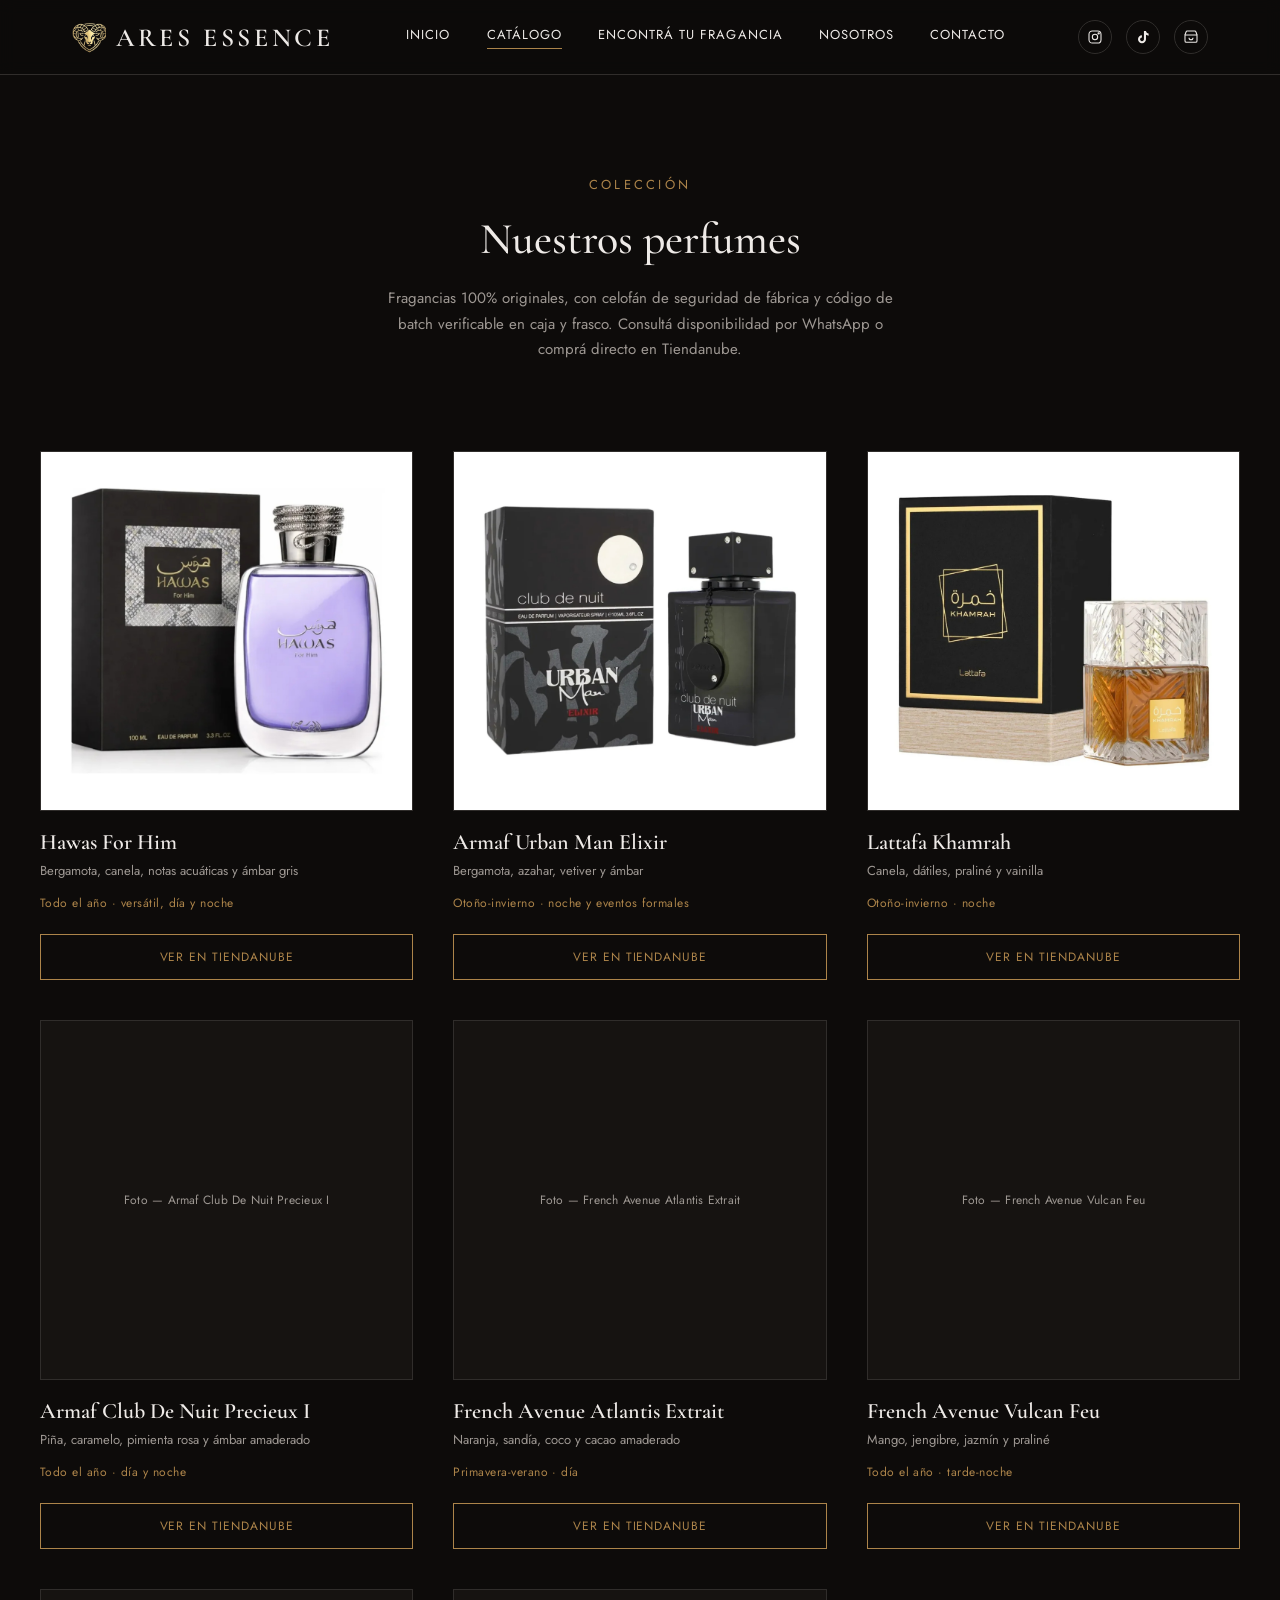
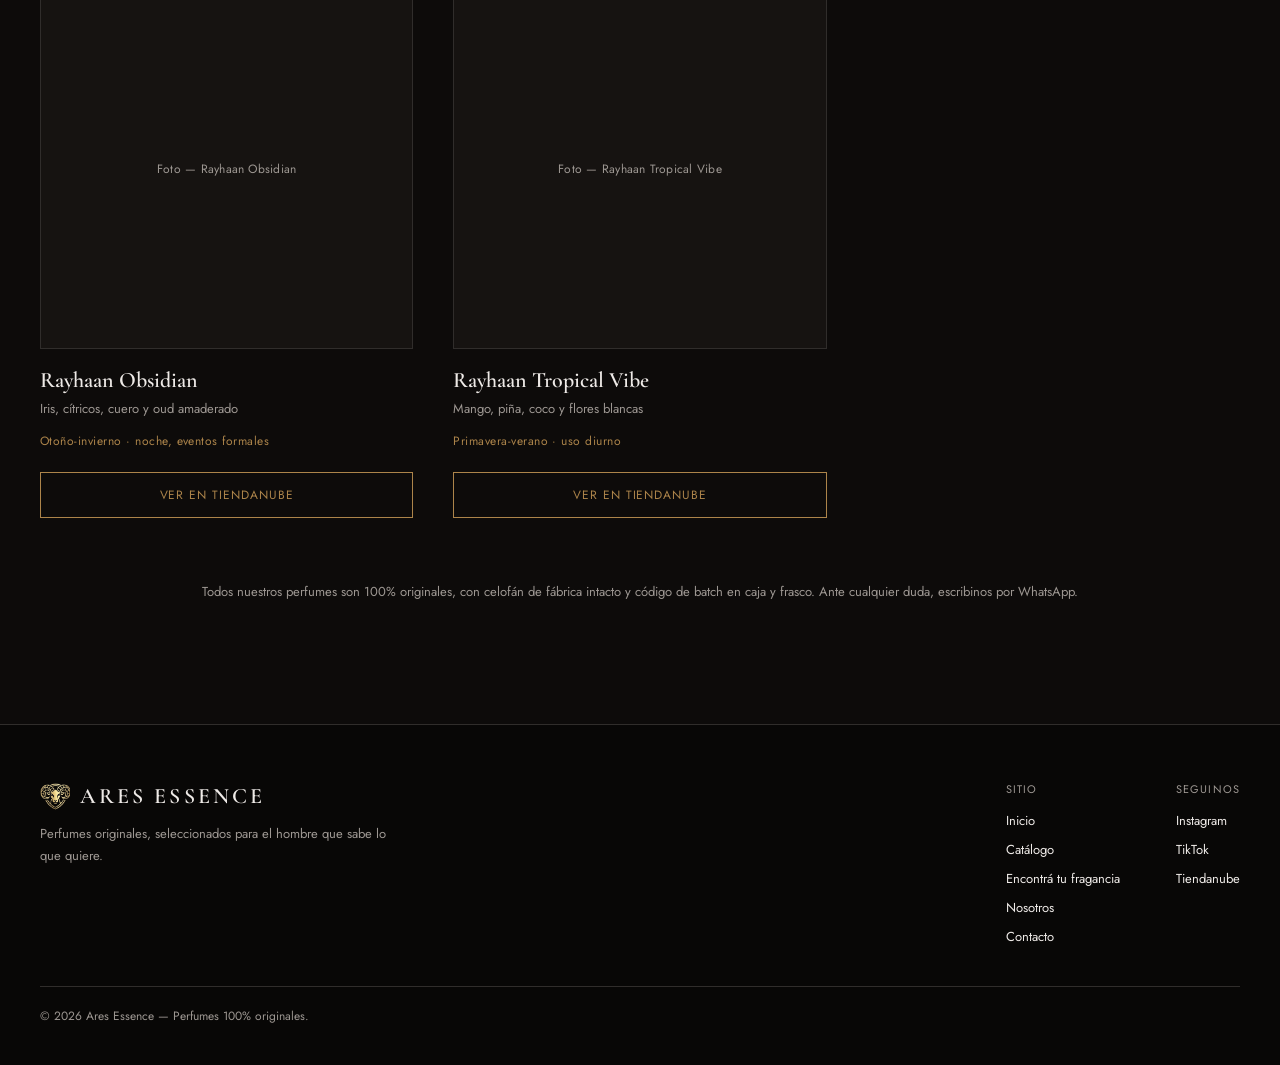
==== catalogo.html @ ae4418a0 "Initial commit: sitio Ares Essence Sitio estático de perfumería masculina: 5 páginas (Inicio, Catálo" ====
<!DOCTYPE html>
<html lang="es">
<head>
<meta charset="UTF-8">
<meta name="viewport" content="width=device-width, initial-scale=1.0">
<title>Catálogo — Ares Essence</title>
<meta name="description" content="Catálogo de perfumes masculinos originales de Ares Essence. Consultá disponibilidad y comprá en Tiendanube.">
<link rel="preconnect" href="https://fonts.googleapis.com">
<link rel="preconnect" href="https://fonts.gstatic.com" crossorigin>
<link href="https://fonts.googleapis.com/css2?family=Cormorant+Garamond:wght@400;500;600;700&family=Jost:wght@300;400;500;600&display=swap" rel="stylesheet">
<link rel="icon" type="image/png" href="img/ares-essence-icon.png">
<link rel="stylesheet" href="css/style.css">
</head>
<body>

<header class="site-header">
  <div class="wrap site-header__inner">
    <a href="index.html" class="logo"><img src="img/ares-essence-icon.png" alt="" class="logo__icon">ARES ESSENCE</a>
    <button class="nav-toggle" aria-label="Abrir menú" aria-expanded="false">
      <svg viewBox="0 0 24 24" fill="none" stroke="currentColor" stroke-width="1.5"><path d="M3 6h18M3 12h18M3 18h18"/></svg>
    </button>
    <nav class="main-nav">
      <a href="index.html">Inicio</a>
      <a href="catalogo.html" aria-current="page">Catálogo</a>
      <a href="test.html">Encontrá tu fragancia</a>
      <a href="nosotros.html">Nosotros</a>
      <a href="contacto.html">Contacto</a>
    </nav>
    <div class="social-icons">
      <a href="https://www.instagram.com/_aresessence/" title="Instagram" target="_blank" rel="noopener">
        <svg viewBox="0 0 24 24" fill="none" stroke="currentColor" stroke-width="1.6"><rect x="3" y="3" width="18" height="18" rx="5"/><circle cx="12" cy="12" r="4"/><circle cx="17.5" cy="6.5" r="1"/></svg>
      </a>
      <a href="#" title="TikTok" target="_blank" rel="noopener">
        <svg viewBox="0 0 24 24" fill="currentColor"><path d="M16.5 3c.3 2.1 1.7 3.6 3.9 3.9v3.1c-1.4 0-2.7-.4-3.9-1.2v6.6c0 3.4-2.5 6-6 6-3.4 0-6-2.6-6-6 0-3.3 2.5-5.9 5.9-6v3.2c-1.6.1-2.8 1.3-2.8 2.8 0 1.6 1.3 2.9 2.9 2.9 1.6 0 2.9-1.3 2.9-2.9V3h3.1z"/></svg>
      </a>
      <a href="https://aresessence.mitiendanube.com/" title="Tiendanube" target="_blank" rel="noopener">
        <svg viewBox="0 0 24 24" fill="none" stroke="currentColor" stroke-width="1.6"><path d="M3 9l1.5-4.5A2 2 0 0 1 6.4 3h11.2a2 2 0 0 1 1.9 1.5L21 9"/><path d="M3 9h18v9a2 2 0 0 1-2 2H5a2 2 0 0 1-2-2V9z"/><path d="M9 13a3 3 0 0 0 6 0"/></svg>
      </a>
    </div>
  </div>
</header>

<div class="wrap page-header page-header--wide">
  <div class="eyebrow">Colección</div>
  <h1>Nuestros perfumes</h1>
  <p>Fragancias 100% originales, con celofán de seguridad de fábrica y código de batch verificable en caja y frasco. Consultá disponibilidad por WhatsApp o comprá directo en Tiendanube.</p>
</div>

<div class="wrap section section--tight">
  <div class="product-grid product-grid--catalog">

    <div class="product-card product-card--catalog">
      <img src="img/product-hawas-for-him.jpg" alt="Hawas For Him" class="img-placeholder" style="object-fit:contain;background:#fff">
      <div>
        <div class="product-name">Hawas For Him</div>
        <div class="product-notes">Bergamota, canela, notas acuáticas y ámbar gris</div>
        <div class="product-occasion">Todo el año · versátil, día y noche</div>
      </div>
      <a href="https://aresessence.mitiendanube.com/" class="btn-outline" target="_blank" rel="noopener">Ver en Tiendanube</a>
    </div>

    <div class="product-card product-card--catalog">
      <img src="img/product-urban-man-elixir.jpg" alt="Armaf Urban Man Elixir" class="img-placeholder" style="object-fit:contain;background:#fff">
      <div>
        <div class="product-name">Armaf Urban Man Elixir</div>
        <div class="product-notes">Bergamota, azahar, vetiver y ámbar</div>
        <div class="product-occasion">Otoño-invierno · noche y eventos formales</div>
      </div>
      <a href="https://aresessence.mitiendanube.com/" class="btn-outline" target="_blank" rel="noopener">Ver en Tiendanube</a>
    </div>

    <div class="product-card product-card--catalog">
      <img src="img/product-khamrah.jpg" alt="Lattafa Khamrah" class="img-placeholder" style="object-fit:contain;background:#fff">
      <div>
        <div class="product-name">Lattafa Khamrah</div>
        <div class="product-notes">Canela, dátiles, praliné y vainilla</div>
        <div class="product-occasion">Otoño-invierno · noche</div>
      </div>
      <a href="https://aresessence.mitiendanube.com/" class="btn-outline" target="_blank" rel="noopener">Ver en Tiendanube</a>
    </div>

    <div class="product-card product-card--catalog">
      <div class="img-placeholder">Foto — Armaf Club De Nuit Precieux I</div>
      <div>
        <div class="product-name">Armaf Club De Nuit Precieux I</div>
        <div class="product-notes">Piña, caramelo, pimienta rosa y ámbar amaderado</div>
        <div class="product-occasion">Todo el año · día y noche</div>
      </div>
      <a href="https://aresessence.mitiendanube.com/" class="btn-outline" target="_blank" rel="noopener">Ver en Tiendanube</a>
    </div>

    <div class="product-card product-card--catalog">
      <div class="img-placeholder">Foto — French Avenue Atlantis Extrait</div>
      <div>
        <div class="product-name">French Avenue Atlantis Extrait</div>
        <div class="product-notes">Naranja, sandía, coco y cacao amaderado</div>
        <div class="product-occasion">Primavera-verano · día</div>
      </div>
      <a href="https://aresessence.mitiendanube.com/" class="btn-outline" target="_blank" rel="noopener">Ver en Tiendanube</a>
    </div>

    <div class="product-card product-card--catalog">
      <div class="img-placeholder">Foto — French Avenue Vulcan Feu</div>
      <div>
        <div class="product-name">French Avenue Vulcan Feu</div>
        <div class="product-notes">Mango, jengibre, jazmín y praliné</div>
        <div class="product-occasion">Todo el año · tarde-noche</div>
      </div>
      <a href="https://aresessence.mitiendanube.com/" class="btn-outline" target="_blank" rel="noopener">Ver en Tiendanube</a>
    </div>

    <div class="product-card product-card--catalog">
      <div class="img-placeholder">Foto — Rayhaan Obsidian</div>
      <div>
        <div class="product-name">Rayhaan Obsidian</div>
        <div class="product-notes">Iris, cítricos, cuero y oud amaderado</div>
        <div class="product-occasion">Otoño-invierno · noche, eventos formales</div>
      </div>
      <a href="https://aresessence.mitiendanube.com/" class="btn-outline" target="_blank" rel="noopener">Ver en Tiendanube</a>
    </div>

    <div class="product-card product-card--catalog">
      <div class="img-placeholder">Foto — Rayhaan Tropical Vibe</div>
      <div>
        <div class="product-name">Rayhaan Tropical Vibe</div>
        <div class="product-notes">Mango, piña, coco y flores blancas</div>
        <div class="product-occasion">Primavera-verano · uso diurno</div>
      </div>
      <a href="https://aresessence.mitiendanube.com/" class="btn-outline" target="_blank" rel="noopener">Ver en Tiendanube</a>
    </div>

  </div>

  <p class="catalog-footnote">Todos nuestros perfumes son 100% originales, con celofán de fábrica intacto y código de batch en caja y frasco. Ante cualquier duda, escribinos por WhatsApp.</p>
</div>

<footer class="site-footer">
  <div class="site-footer__inner">
    <div class="site-footer__brand">
      <div class="logo"><img src="img/ares-essence-icon.png" alt="" class="logo__icon">ARES ESSENCE</div>
      <p>Perfumes originales, seleccionados para el hombre que sabe lo que quiere.</p>
    </div>
    <div class="site-footer__cols">
      <div class="site-footer__col">
        <span>Sitio</span>
        <a href="index.html">Inicio</a>
        <a href="catalogo.html">Catálogo</a>
        <a href="test.html">Encontrá tu fragancia</a>
        <a href="nosotros.html">Nosotros</a>
        <a href="contacto.html">Contacto</a>
      </div>
      <div class="site-footer__col">
        <span>Seguinos</span>
        <a href="https://www.instagram.com/_aresessence/" target="_blank" rel="noopener">Instagram</a>
        <a href="#" target="_blank" rel="noopener">TikTok</a>
        <a href="https://aresessence.mitiendanube.com/" target="_blank" rel="noopener">Tiendanube</a>
      </div>
    </div>
  </div>
  <div class="site-footer__bottom">© 2026 Ares Essence — Perfumes 100% originales.</div>
</footer>

<script src="js/main.js"></script>
</body>
</html>
---- css/style.css ----
/* ==========================================================================
   Ares Essence — Perfumería masculina
   ========================================================================== */

:root {
  --bg: oklch(15% 0.004 50);
  --bg-card: oklch(19% 0.006 50);
  --bg-footer: oklch(13% 0.004 50);
  --border: oklch(30% 0.006 50);
  --text: oklch(94% 0.006 60);
  --text-secondary: oklch(68% 0.01 60);
  --text-tertiary: oklch(80% 0.008 60);
  --accent: oklch(64% 0.09 75);
  --accent-hover: oklch(70% 0.09 75);

  --font-serif: 'Cormorant Garamond', serif;
  --font-sans: 'Jost', sans-serif;

  --max-width: 1200px;
  --max-width-narrow: 900px;
  --max-width-narrower: 820px;
  --side-padding: 32px;
}

* {
  box-sizing: border-box;
}

html {
  scroll-behavior: smooth;
}

body {
  margin: 0;
  background: var(--bg);
  color: var(--text);
  font-family: var(--font-sans);
  min-height: 100vh;
}

a {
  color: var(--accent);
}

a:hover {
  color: var(--accent-hover);
}

img {
  display: block;
  max-width: 100%;
}

.wrap {
  max-width: var(--max-width);
  margin: 0 auto;
  padding-left: var(--side-padding);
  padding-right: var(--side-padding);
}

.wrap--narrow {
  max-width: var(--max-width-narrow);
}

.wrap--narrower {
  max-width: var(--max-width-narrower);
}

/* ---------- Header ---------- */

.site-header {
  position: sticky;
  top: 0;
  z-index: 50;
  background: oklch(15% 0.004 50 / 0.92);
  backdrop-filter: blur(8px);
  border-bottom: 1px solid var(--border);
}

.site-header__inner {
  display: flex;
  align-items: center;
  justify-content: space-between;
  gap: 24px;
  padding-top: 20px;
  padding-bottom: 20px;
}

.logo {
  display: flex;
  align-items: center;
  gap: 10px;
  font-family: var(--font-serif);
  font-size: 26px;
  font-weight: 600;
  letter-spacing: 0.14em;
  color: var(--text);
  text-decoration: none;
  white-space: nowrap;
}

.logo:hover {
  color: var(--text);
}

.logo__icon {
  width: 34px;
  height: 34px;
  object-fit: contain;
  flex-shrink: 0;
}

.site-footer__brand .logo__icon {
  width: 30px;
  height: 30px;
}

.nav-toggle {
  display: none;
  background: none;
  border: 1px solid var(--border);
  width: 42px;
  height: 42px;
  align-items: center;
  justify-content: center;
  cursor: pointer;
  color: var(--text);
}

.nav-toggle svg {
  width: 20px;
  height: 20px;
}

.main-nav {
  display: flex;
  gap: 36px;
  font-size: 13px;
  letter-spacing: 0.08em;
  text-transform: uppercase;
}

.main-nav a {
  color: var(--text);
  text-decoration: none;
  padding-bottom: 4px;
  border-bottom: 1px solid transparent;
}

.main-nav a:hover {
  color: var(--accent);
}

.main-nav a[aria-current="page"] {
  border-bottom-color: var(--accent);
  color: var(--text);
}

.social-icons {
  display: flex;
  gap: 14px;
}

.social-icons a {
  width: 34px;
  height: 34px;
  border-radius: 50%;
  border: 1px solid var(--border);
  display: flex;
  align-items: center;
  justify-content: center;
  text-decoration: none;
  color: var(--text);
  transition: border-color 0.15s ease, color 0.15s ease;
}

.social-icons a:hover {
  border-color: var(--accent);
  color: var(--accent);
}

.social-icons svg {
  width: 16px;
  height: 16px;
}

/* ---------- Hero (Inicio) ---------- */

.hero {
  position: relative;
  width: 100%;
  height: 640px;
  overflow: hidden;
}

.hero__gradient {
  position: absolute;
  inset: 0;
  background: linear-gradient(180deg, oklch(15% 0.004 50 / 0.55) 0%, oklch(15% 0.004 50 / 0.9) 100%);
  pointer-events: none;
}

.hero__content {
  position: absolute;
  inset: 0;
  display: flex;
  flex-direction: column;
  justify-content: center;
  padding: 0 60px;
  pointer-events: none;
}

.eyebrow {
  font-family: var(--font-sans);
  font-size: 13px;
  letter-spacing: 0.25em;
  text-transform: uppercase;
  color: var(--accent);
  margin-bottom: 18px;
}

.hero__title {
  font-family: var(--font-serif);
  font-size: 60px;
  font-weight: 600;
  color: var(--text);
  margin: 0;
  max-width: 640px;
  line-height: 1.15;
}

.hero__subtitle {
  font-family: var(--font-sans);
  font-size: 16px;
  color: var(--text-tertiary);
  max-width: 480px;
  margin: 24px 0 0;
  line-height: 1.7;
}

.btn {
  pointer-events: auto;
  display: inline-flex;
  align-items: center;
  gap: 10px;
  padding: 16px 32px;
  background: var(--accent);
  color: var(--bg);
  text-decoration: none;
  font-family: var(--font-sans);
  font-size: 13px;
  letter-spacing: 0.1em;
  text-transform: uppercase;
  font-weight: 500;
  width: fit-content;
  border: 1px solid var(--accent);
  cursor: pointer;
}

.btn:hover {
  background: var(--accent-hover);
  border-color: var(--accent-hover);
  color: var(--bg);
}

.hero__title {
  margin-top: 0;
}

.hero .btn {
  margin-top: 36px;
}

/* ---------- Sections ---------- */

.section {
  padding: 110px 0;
}

.section--tight {
  padding-top: 56px;
}

.section-title-block {
  max-width: var(--max-width-narrower);
  margin: 0 auto;
  padding: 0 var(--side-padding);
  text-align: center;
}

.quote {
  font-family: var(--font-serif);
  font-size: 28px;
  color: var(--text);
  line-height: 1.6;
  font-weight: 400;
  margin: 0;
}

/* ---------- Destacados / Catalogo grid ---------- */

.section-heading-row {
  display: flex;
  justify-content: space-between;
  align-items: baseline;
  margin-bottom: 48px;
  flex-wrap: wrap;
  gap: 16px;
}

.section-heading-row h2 {
  font-family: var(--font-serif);
  font-size: 34px;
  color: var(--text);
  margin: 0;
  font-weight: 500;
}

.link-arrow {
  font-family: var(--font-sans);
  font-size: 13px;
  color: var(--accent);
  text-decoration: none;
  letter-spacing: 0.05em;
}

.product-grid {
  display: grid;
  grid-template-columns: repeat(3, 1fr);
  gap: 32px;
}

.product-grid--catalog {
  grid-template-columns: repeat(auto-fill, minmax(300px, 1fr));
  gap: 40px;
}

.product-card {
  display: flex;
  flex-direction: column;
  gap: 16px;
}

.product-card--catalog {
  gap: 18px;
}

.img-placeholder {
  width: 100%;
  height: 340px;
  background: var(--bg-card);
  border: 1px solid var(--border);
  display: flex;
  align-items: center;
  justify-content: center;
  text-align: center;
  padding: 16px;
  font-family: var(--font-sans);
  font-size: 12px;
  color: var(--text-secondary);
  letter-spacing: 0.02em;
}

.product-card--catalog .img-placeholder {
  height: 360px;
}

.img-placeholder--wide {
  height: 460px;
}

.product-name {
  font-family: var(--font-serif);
  font-size: 20px;
  color: var(--text);
  font-weight: 600;
}

.product-card--catalog .product-name {
  font-size: 22px;
}

.product-notes {
  font-family: var(--font-sans);
  font-size: 13px;
  color: var(--text-secondary);
  margin-top: 6px;
}

.product-occasion {
  font-family: var(--font-sans);
  font-size: 12px;
  color: var(--accent);
  margin-top: 14px;
  letter-spacing: 0.04em;
}

.btn-outline {
  text-align: center;
  margin-top: 4px;
  padding: 13px 0;
  border: 1px solid var(--accent);
  color: var(--accent);
  text-decoration: none;
  font-family: var(--font-sans);
  font-size: 12px;
  letter-spacing: 0.08em;
  text-transform: uppercase;
}

.btn-outline:hover {
  background: var(--accent);
  color: var(--bg);
}

.catalog-footnote {
  text-align: center;
  font-family: var(--font-sans);
  font-size: 13px;
  color: var(--text-secondary);
  margin-top: 64px;
}

/* ---------- Social CTA block ---------- */

.social-block {
  background: var(--bg-card);
  padding: 80px 32px;
  text-align: center;
}

.social-block__title {
  font-family: var(--font-serif);
  font-size: 28px;
  color: var(--text);
  margin-bottom: 12px;
  font-weight: 500;
}

.social-block__text {
  font-family: var(--font-sans);
  font-size: 14px;
  color: var(--text-secondary);
  margin: 0 0 36px;
  max-width: 480px;
  margin-left: auto;
  margin-right: auto;
  line-height: 1.7;
}

.social-block__buttons {
  display: flex;
  justify-content: center;
  gap: 20px;
  flex-wrap: wrap;
}

.social-block__buttons a {
  display: inline-flex;
  align-items: center;
  gap: 8px;
  padding: 14px 28px;
  border: 1px solid var(--border);
  color: var(--text);
  text-decoration: none;
  font-family: var(--font-sans);
  font-size: 13px;
  letter-spacing: 0.05em;
}

.social-block__buttons a:hover {
  border-color: var(--accent);
  color: var(--accent);
}

.social-block__buttons svg {
  width: 16px;
  height: 16px;
}

/* ---------- Footer ---------- */

.site-footer {
  border-top: 1px solid var(--border);
  padding: 56px 32px 40px;
  background: var(--bg-footer);
}

.site-footer__inner {
  max-width: var(--max-width);
  margin: 0 auto;
  display: flex;
  flex-wrap: wrap;
  justify-content: space-between;
  gap: 40px;
}

.site-footer__brand {
  max-width: 360px;
}

.site-footer__brand .logo {
  font-size: 22px;
}

.site-footer__brand p {
  font-family: var(--font-sans);
  font-size: 13px;
  color: var(--text-secondary);
  line-height: 1.7;
  margin-top: 12px;
}

.site-footer__cols {
  display: flex;
  gap: 56px;
  font-family: var(--font-sans);
  font-size: 13px;
  flex-wrap: wrap;
}

.site-footer__col {
  display: flex;
  flex-direction: column;
  gap: 10px;
}

.site-footer__col span {
  color: var(--text-secondary);
  text-transform: uppercase;
  letter-spacing: 0.1em;
  font-size: 11px;
  margin-bottom: 4px;
}

.site-footer__col a {
  color: var(--text);
  text-decoration: none;
}

.site-footer__col a:hover {
  color: var(--accent);
}

.site-footer__bottom {
  max-width: var(--max-width);
  margin: 40px auto 0;
  border-top: 1px solid var(--border);
  padding-top: 20px;
  font-family: var(--font-sans);
  font-size: 12px;
  color: var(--text-secondary);
}

/* ---------- Page header (title blocks) ---------- */

.page-header {
  padding: 100px 0 32px;
  text-align: center;
}

.page-header--wide {
  padding-top: 100px;
}

.page-header h1 {
  font-family: var(--font-serif);
  font-size: 44px;
  color: var(--text);
  margin: 0;
  font-weight: 500;
}

.page-header p {
  font-family: var(--font-sans);
  font-size: 15px;
  color: var(--text-secondary);
  max-width: 520px;
  margin: 20px auto 0;
  line-height: 1.7;
}

/* ---------- Nosotros ---------- */

.about-hero {
  padding: 100px 0 0;
  display: grid;
  grid-template-columns: 1fr 1fr;
  gap: 64px;
  align-items: center;
}

.about-hero h1 {
  font-family: var(--font-serif);
  font-size: 42px;
  color: var(--text);
  margin: 0;
  font-weight: 500;
  line-height: 1.2;
}

.about-hero p {
  font-family: var(--font-sans);
  font-size: 15px;
  color: var(--text-tertiary);
  line-height: 1.8;
  margin-top: 28px;
}

.values-grid {
  display: grid;
  grid-template-columns: repeat(3, 1fr);
  gap: 48px;
}

.values-grid h3 {
  font-family: var(--font-serif);
  font-size: 22px;
  color: var(--accent);
  margin: 0 0 14px;
  font-weight: 500;
}

.values-grid p {
  font-family: var(--font-sans);
  font-size: 14px;
  color: var(--text-tertiary);
  line-height: 1.8;
  margin: 0;
}

.section-title-center {
  font-family: var(--font-serif);
  font-size: 32px;
  color: var(--text);
  margin: 0 0 56px;
  font-weight: 500;
  text-align: center;
}

.cta-block {
  background: var(--bg-card);
  padding: 80px 32px;
  text-align: center;
}

.cta-block p {
  font-family: var(--font-serif);
  font-size: 24px;
  color: var(--text);
  max-width: 640px;
  margin: 0 auto;
  line-height: 1.6;
}

.cta-block .btn {
  margin-top: 32px;
}

/* ---------- Contacto ---------- */

.contact-grid {
  display: grid;
  grid-template-columns: repeat(2, 1fr);
  gap: 24px;
}

.contact-card {
  text-decoration: none;
  display: flex;
  flex-direction: column;
  gap: 10px;
  padding: 36px;
  border: 1px solid var(--border);
  background: var(--bg-card);
}

.contact-card:hover {
  border-color: var(--accent);
}

.contact-card--wide {
  grid-column: span 2;
  border-color: var(--accent);
}

.contact-card__label {
  font-family: var(--font-sans);
  font-size: 11px;
  letter-spacing: 0.15em;
  text-transform: uppercase;
  color: var(--accent);
}

.contact-card__value {
  font-family: var(--font-serif);
  font-size: 24px;
  color: var(--text);
  font-weight: 600;
}

.contact-card__desc {
  font-family: var(--font-sans);
  font-size: 13px;
  color: var(--text-secondary);
}

/* ==========================================================================
   Responsive
   ========================================================================== */

@media (max-width: 900px) {
  .about-hero {
    grid-template-columns: 1fr;
    gap: 40px;
  }

  .values-grid {
    grid-template-columns: 1fr;
    gap: 40px;
  }

  .product-grid {
    grid-template-columns: repeat(2, 1fr);
  }
}

@media (max-width: 1100px) {
  .nav-toggle {
    display: flex;
  }

  .main-nav {
    position: absolute;
    top: 100%;
    left: 0;
    right: 0;
    background: var(--bg);
    border-bottom: 1px solid var(--border);
    flex-direction: column;
    gap: 0;
    padding: 8px 20px 20px;
    display: none;
  }

  .main-nav.is-open {
    display: flex;
  }

  .main-nav a {
    padding: 14px 0;
    border-bottom: 1px solid var(--border);
  }

  .main-nav a[aria-current="page"] {
    border-bottom: 1px solid var(--border);
  }

  .social-icons {
    display: none;
  }
}

@media (max-width: 720px) {
  :root {
    --side-padding: 20px;
  }

  .hero {
    height: 520px;
  }

  .hero__content {
    padding: 0 24px;
  }

  .hero__title {
    font-size: 40px;
  }

  .section {
    padding: 64px 0;
  }

  .section--tight {
    padding-top: 40px;
  }

  .product-grid,
  .product-grid--catalog {
    grid-template-columns: 1fr;
  }

  .contact-grid {
    grid-template-columns: 1fr;
  }

  .contact-card--wide {
    grid-column: span 1;
  }

  .site-footer__inner {
    flex-direction: column;
  }

  .quote {
    font-size: 22px;
  }

  .about-hero h1 {
    font-size: 32px;
  }

  .page-header h1 {
    font-family: var(--font-serif);
    font-size: 34px;
  }
}

/* ---------- Quiz: Encontrá tu fragancia ---------- */

.quiz-wrap {
  max-width: 720px;
  margin: 0 auto;
  padding: 56px var(--side-padding) 130px;
}

.quiz-progress {
  height: 2px;
  background: var(--border);
  margin-bottom: 56px;
  position: relative;
}

.quiz-progress__bar {
  position: absolute;
  top: 0;
  left: 0;
  height: 100%;
  background: var(--accent);
  transition: width 0.3s ease;
}

.quiz-progress__label {
  font-family: var(--font-sans);
  font-size: 11px;
  letter-spacing: 0.12em;
  text-transform: uppercase;
  color: var(--text-secondary);
  margin-bottom: 14px;
}

.quiz-intro {
  text-align: center;
}

.quiz-intro__title {
  font-family: var(--font-serif);
  font-size: 40px;
  font-weight: 500;
  color: var(--text);
  margin: 0 0 20px;
  line-height: 1.2;
}

.quiz-intro__text {
  font-family: var(--font-sans);
  font-size: 15px;
  color: var(--text-tertiary);
  line-height: 1.8;
  max-width: 540px;
  margin: 0 auto 40px;
}

.quiz-question {
  font-family: var(--font-serif);
  font-size: 30px;
  font-weight: 500;
  color: var(--text);
  margin: 0 0 32px;
  line-height: 1.3;
}

.quiz-options {
  display: flex;
  flex-direction: column;
  gap: 14px;
}

.quiz-option {
  text-align: left;
  padding: 20px 24px;
  background: var(--bg-card);
  border: 1px solid var(--border);
  color: var(--text);
  font-family: var(--font-sans);
  font-size: 15px;
  cursor: pointer;
  transition: border-color 0.15s ease, background 0.15s ease;
}

.quiz-option:hover {
  border-color: var(--accent);
}

.quiz-option.is-selected {
  border-color: var(--accent);
  background: oklch(24% 0.02 75);
  color: var(--text);
}

.quiz-nav {
  display: flex;
  justify-content: space-between;
  align-items: center;
  margin-top: 40px;
}

.quiz-nav__back {
  background: none;
  border: none;
  color: var(--text-secondary);
  font-family: var(--font-sans);
  font-size: 13px;
  letter-spacing: 0.05em;
  cursor: pointer;
  padding: 8px 0;
}

.quiz-nav__back:hover {
  color: var(--accent);
}

.quiz-nav__back:disabled {
  visibility: hidden;
}

.btn:disabled {
  opacity: 0.35;
  cursor: not-allowed;
  background: var(--accent);
}

.quiz-results__title {
  font-family: var(--font-serif);
  font-size: 34px;
  font-weight: 500;
  color: var(--text);
  text-align: center;
  margin: 0 0 12px;
}

.quiz-results__text {
  font-family: var(--font-sans);
  font-size: 14px;
  color: var(--text-secondary);
  text-align: center;
  max-width: 480px;
  margin: 0 auto 56px;
  line-height: 1.7;
}

.match-grid {
  display: flex;
  flex-direction: column;
  gap: 28px;
}

.match-card {
  display: grid;
  grid-template-columns: 200px 1fr;
  gap: 28px;
  align-items: center;
  padding: 28px;
  border: 1px solid var(--border);
  background: var(--bg-card);
}

.match-card--first {
  border-color: var(--accent);
}

.match-card__img {
  width: 100%;
  height: 160px;
  background: var(--bg);
  border: 1px solid var(--border);
  display: flex;
  align-items: center;
  justify-content: center;
  text-align: center;
  padding: 10px;
  font-family: var(--font-sans);
  font-size: 11px;
  color: var(--text-secondary);
}

.match-card__rank {
  font-family: var(--font-sans);
  font-size: 11px;
  letter-spacing: 0.15em;
  text-transform: uppercase;
  color: var(--accent);
  margin-bottom: 10px;
}

.match-card__name {
  font-family: var(--font-serif);
  font-size: 24px;
  font-weight: 600;
  color: var(--text);
}

.match-card__notes {
  font-family: var(--font-sans);
  font-size: 13px;
  color: var(--text-secondary);
  margin-top: 8px;
}

.match-card__occasion {
  font-family: var(--font-sans);
  font-size: 12px;
  color: var(--accent);
  margin-top: 12px;
  letter-spacing: 0.04em;
}

.match-card__why {
  font-family: var(--font-sans);
  font-size: 13px;
  color: var(--text-tertiary);
  margin-top: 14px;
  line-height: 1.6;
  border-top: 1px solid var(--border);
  padding-top: 14px;
}

.match-card__actions {
  display: flex;
  gap: 14px;
  margin-top: 18px;
  flex-wrap: wrap;
}

.match-card__actions .btn-outline {
  padding: 12px 22px;
  width: fit-content;
}

.quiz-results__footer {
  text-align: center;
  margin-top: 48px;
}

.quiz-results__retry {
  background: none;
  border: 1px solid var(--border);
  color: var(--text);
  font-family: var(--font-sans);
  font-size: 12px;
  letter-spacing: 0.08em;
  text-transform: uppercase;
  padding: 14px 28px;
  cursor: pointer;
}

.quiz-results__retry:hover {
  border-color: var(--accent);
  color: var(--accent);
}

[hidden] {
  display: none !important;
}

@media (max-width: 720px) {
  .quiz-intro__title {
    font-size: 30px;
  }

  .quiz-question {
    font-size: 24px;
  }

  .match-card {
    grid-template-columns: 1fr;
  }

  .match-card__img {
    height: 200px;
  }
}
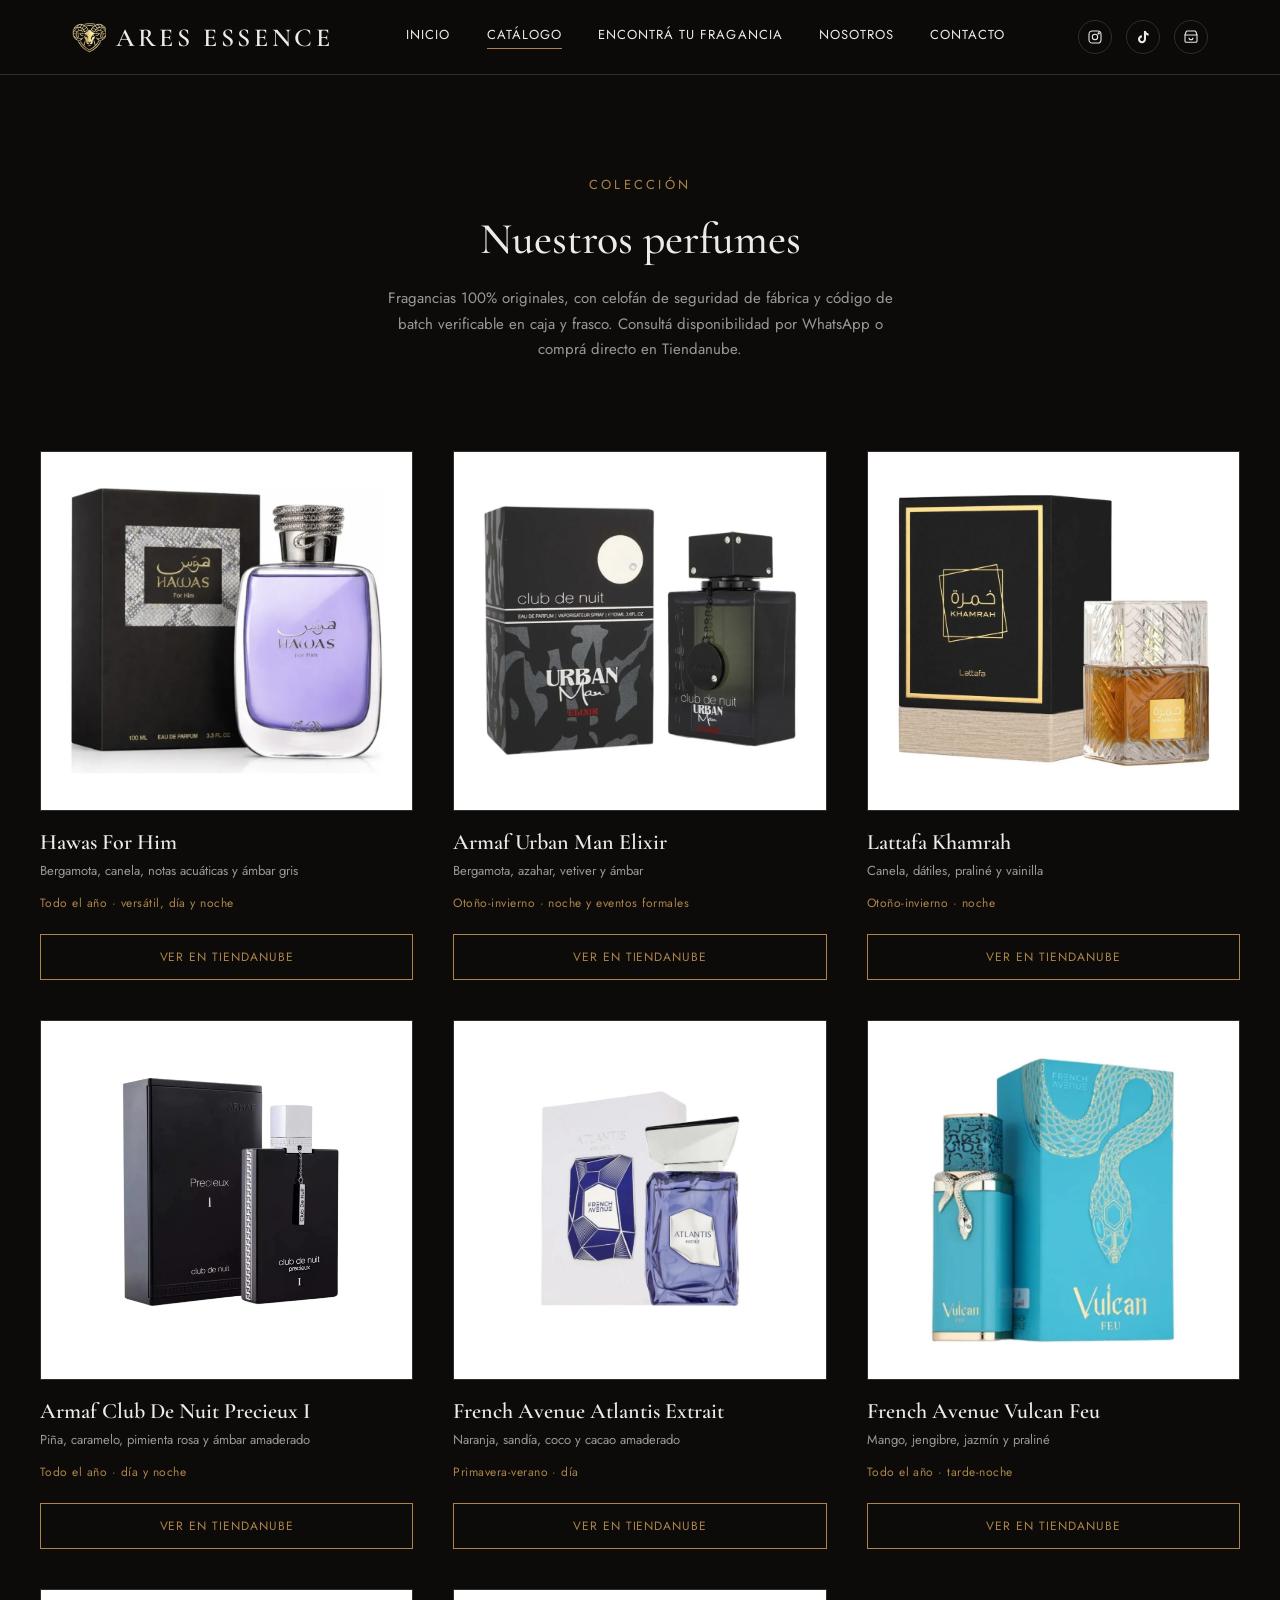
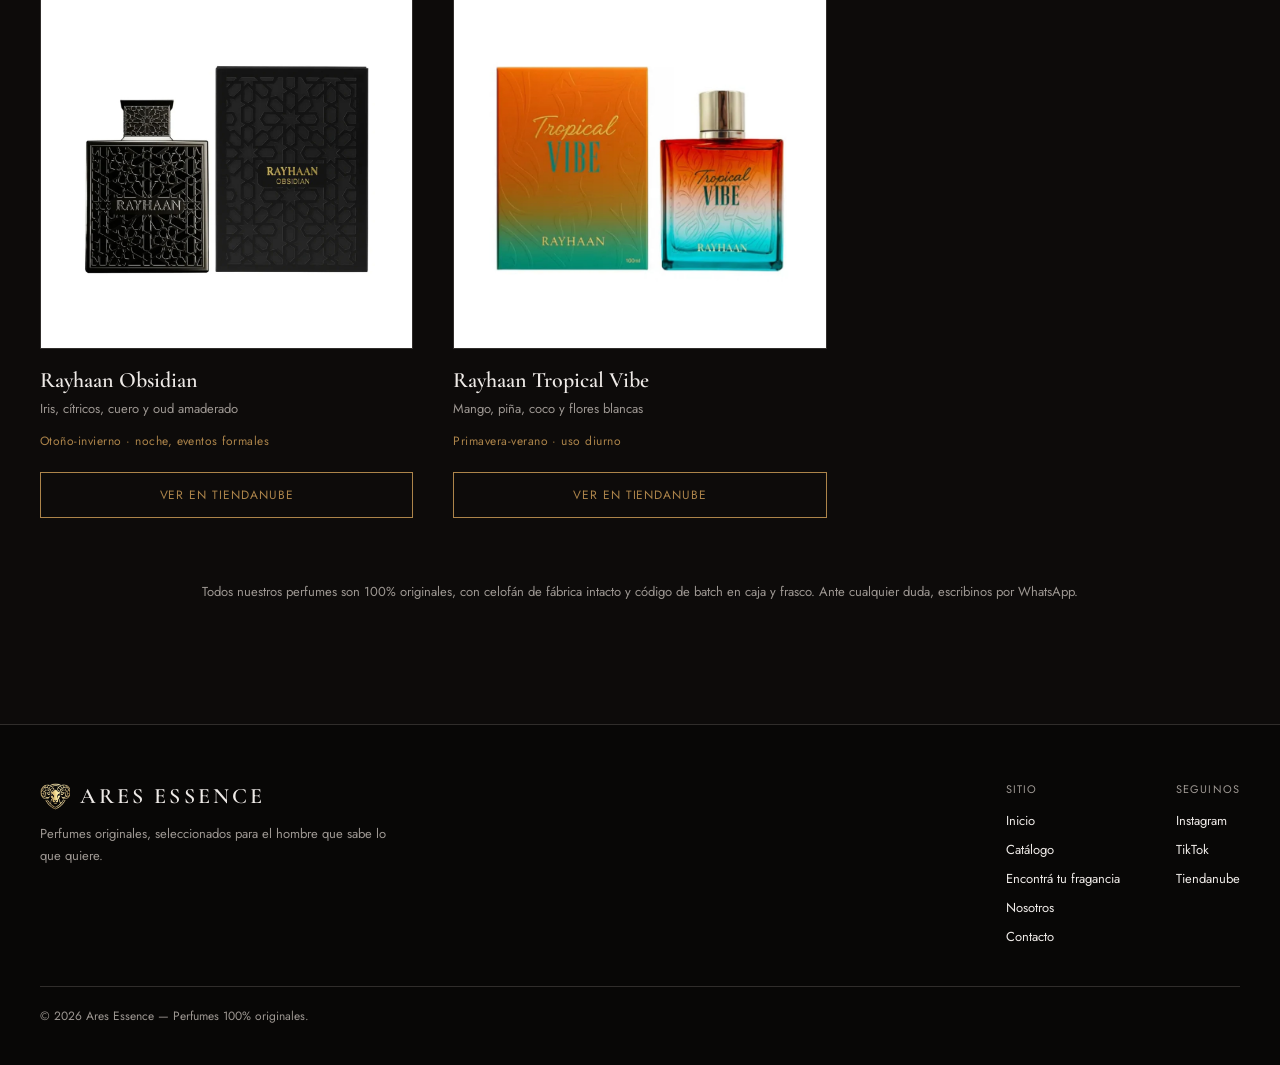
==== commit a834e010: "Completar catálogo: fotos reales para los 8 perfumes Agrega las fotos de producto de Precieux I, Atl" ====
--- a/catalogo.html
+++ b/catalogo.html
@@ -80,7 +80,7 @@
     </div>
 
     <div class="product-card product-card--catalog">
-      <div class="img-placeholder">Foto — Armaf Club De Nuit Precieux I</div>
+      <img src="img/product-precieux-i.jpg" alt="Armaf Club De Nuit Precieux I" class="img-placeholder" style="object-fit:contain;background:#fff">
       <div>
         <div class="product-name">Armaf Club De Nuit Precieux I</div>
         <div class="product-notes">Piña, caramelo, pimienta rosa y ámbar amaderado</div>
@@ -90,7 +90,7 @@
     </div>
 
     <div class="product-card product-card--catalog">
-      <div class="img-placeholder">Foto — French Avenue Atlantis Extrait</div>
+      <img src="img/product-atlantis-extrait.jpg" alt="French Avenue Atlantis Extrait" class="img-placeholder" style="object-fit:contain;background:#fff">
       <div>
         <div class="product-name">French Avenue Atlantis Extrait</div>
         <div class="product-notes">Naranja, sandía, coco y cacao amaderado</div>
@@ -100,7 +100,7 @@
     </div>
 
     <div class="product-card product-card--catalog">
-      <div class="img-placeholder">Foto — French Avenue Vulcan Feu</div>
+      <img src="img/product-vulcan-feu.jpg" alt="French Avenue Vulcan Feu" class="img-placeholder" style="object-fit:contain;background:#fff">
       <div>
         <div class="product-name">French Avenue Vulcan Feu</div>
         <div class="product-notes">Mango, jengibre, jazmín y praliné</div>
@@ -110,7 +110,7 @@
     </div>
 
     <div class="product-card product-card--catalog">
-      <div class="img-placeholder">Foto — Rayhaan Obsidian</div>
+      <img src="img/product-obsidian.jpg" alt="Rayhaan Obsidian" class="img-placeholder" style="object-fit:contain;background:#fff">
       <div>
         <div class="product-name">Rayhaan Obsidian</div>
         <div class="product-notes">Iris, cítricos, cuero y oud amaderado</div>
@@ -120,7 +120,7 @@
     </div>
 
     <div class="product-card product-card--catalog">
-      <div class="img-placeholder">Foto — Rayhaan Tropical Vibe</div>
+      <img src="img/product-tropical-vibe.jpg" alt="Rayhaan Tropical Vibe" class="img-placeholder" style="object-fit:contain;background:#fff">
       <div>
         <div class="product-name">Rayhaan Tropical Vibe</div>
         <div class="product-notes">Mango, piña, coco y flores blancas</div>
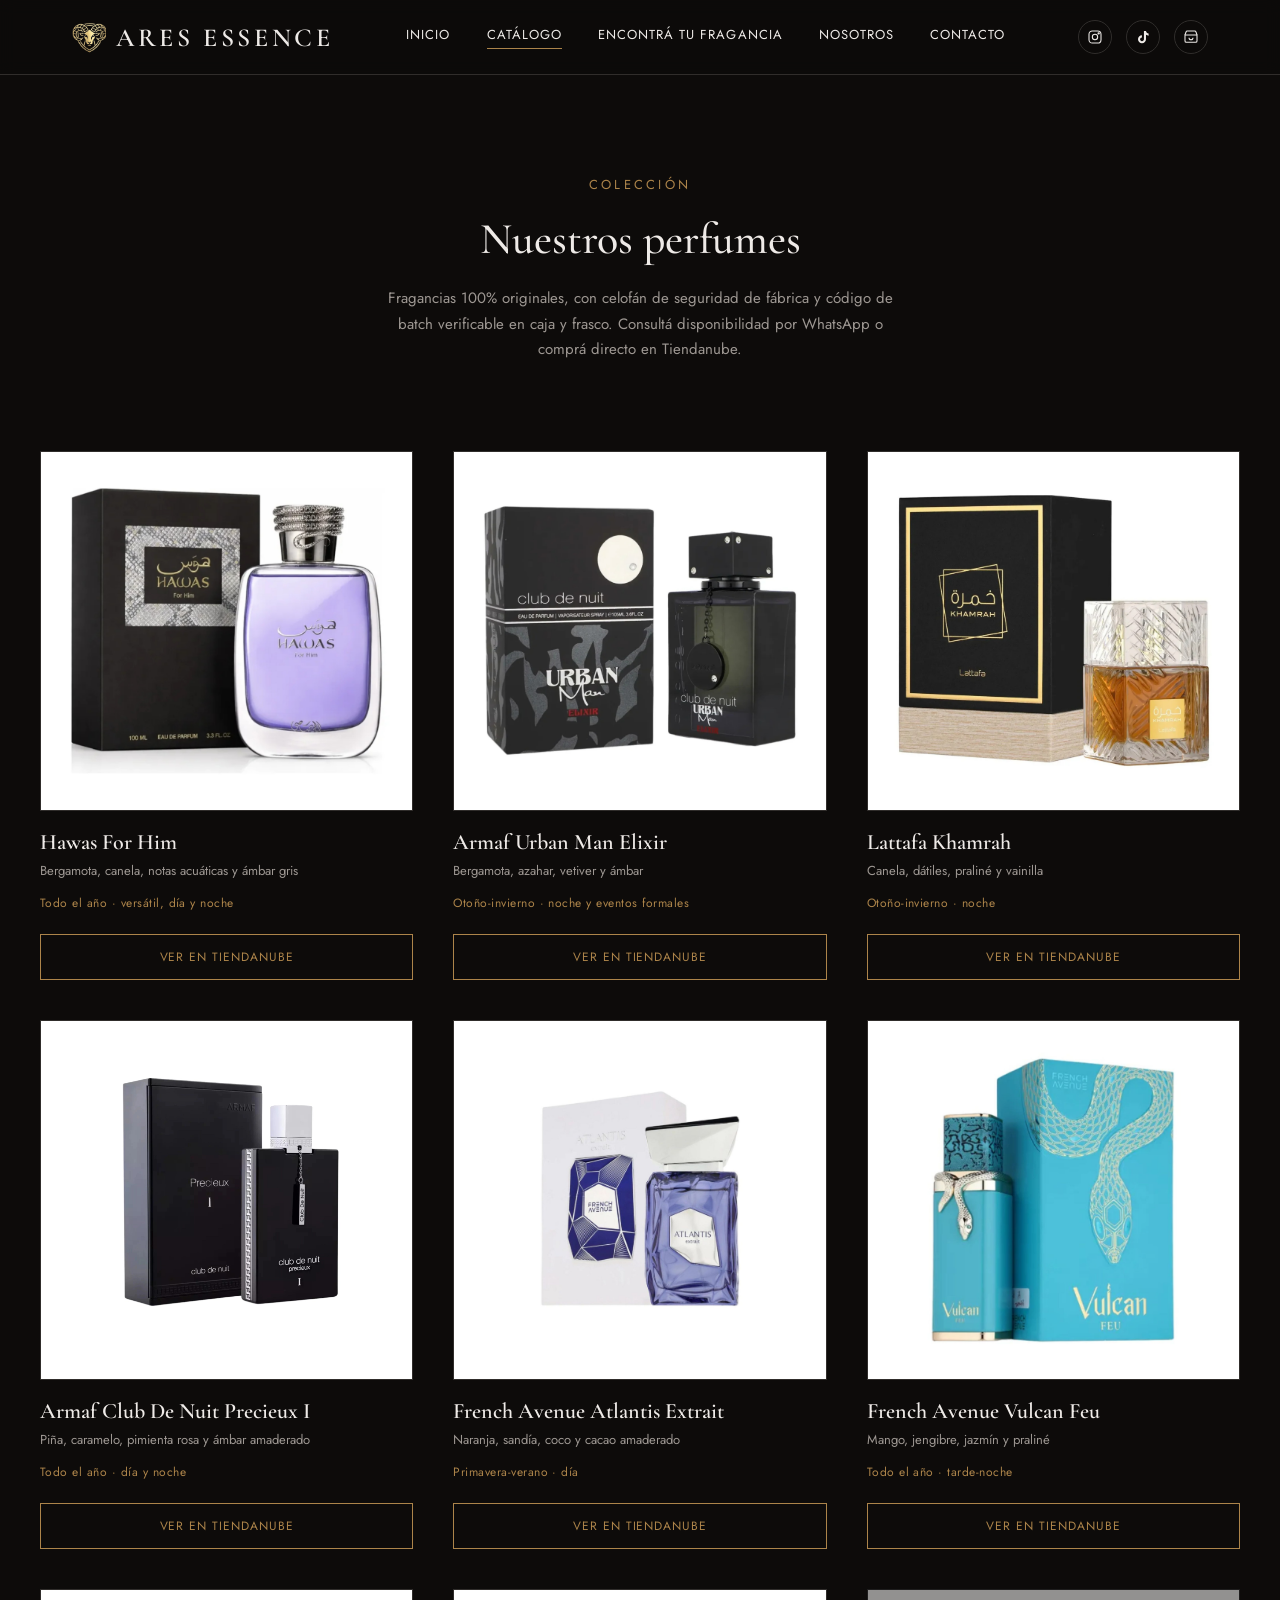
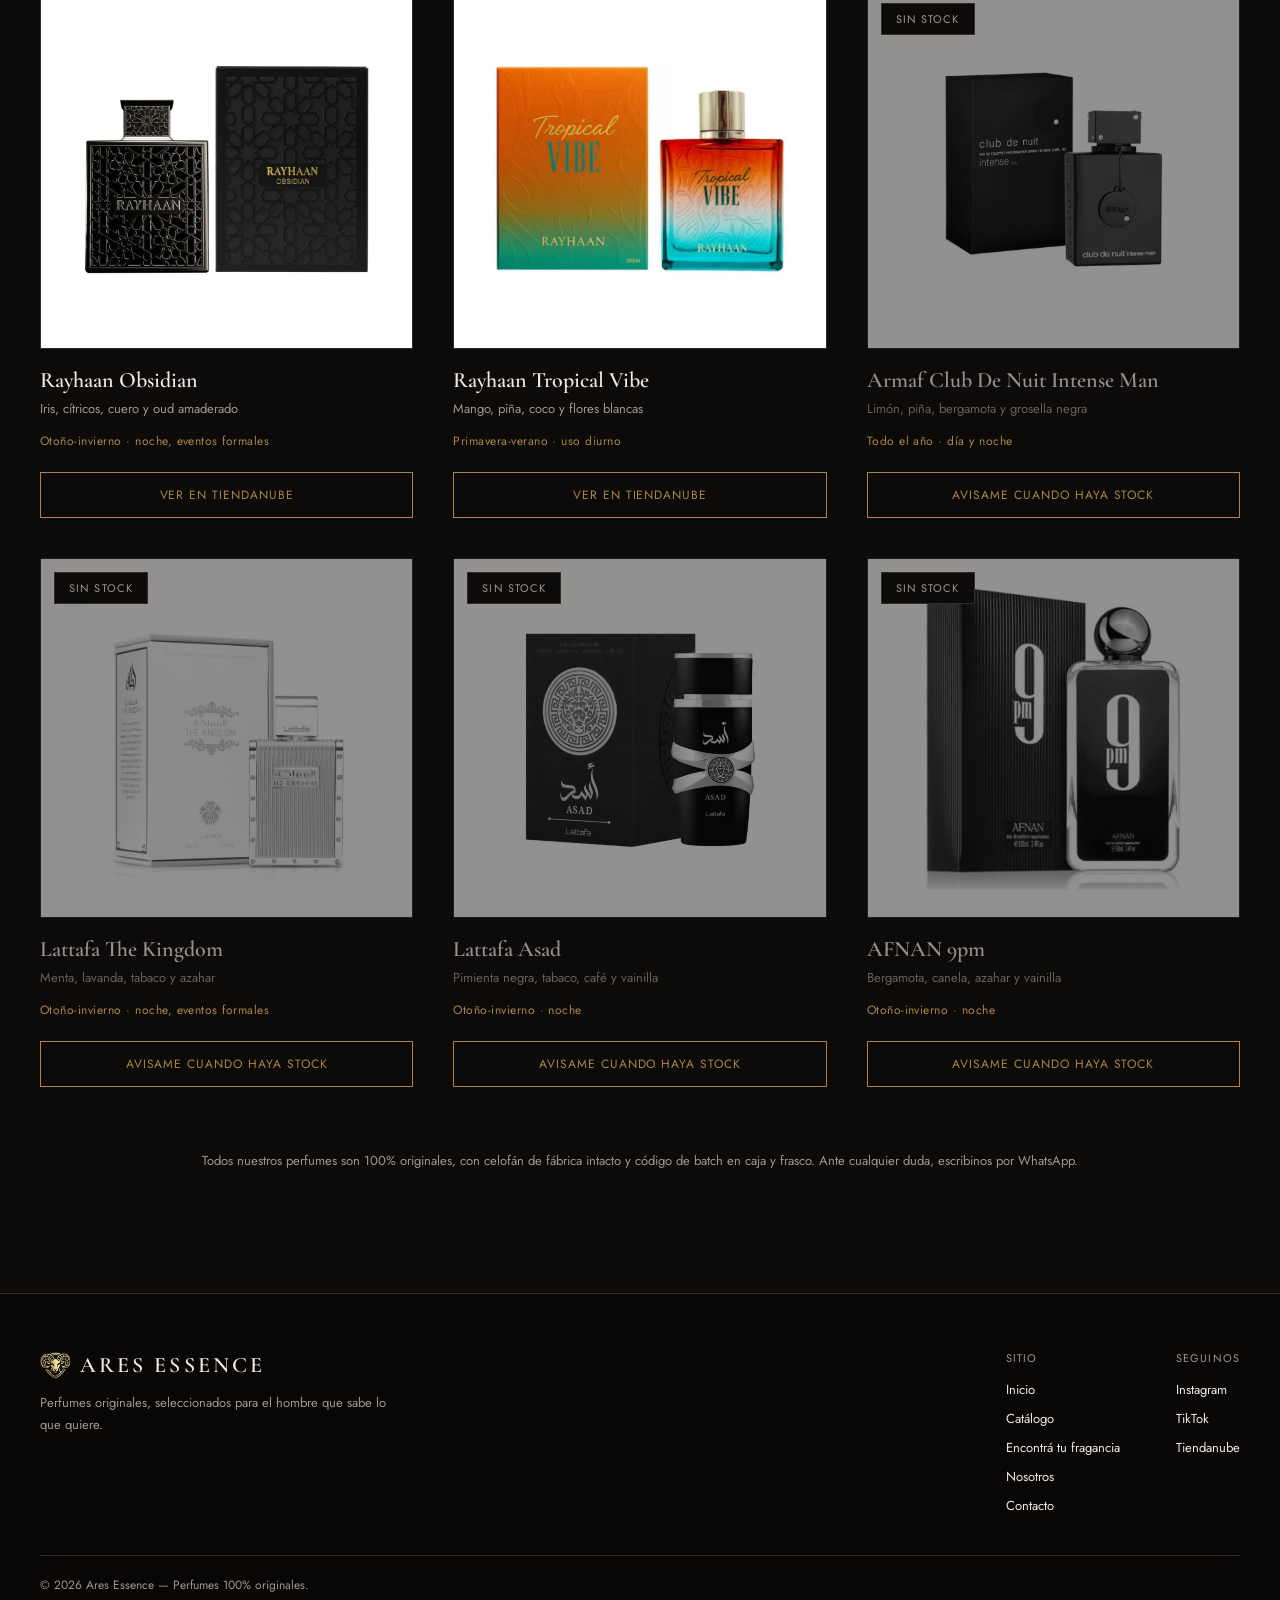
==== commit 3dd189c3: "Agregar 4 perfumes sin stock al final del catálogo Armaf Club De Nuit Intense Man, Lattafa The Kingd" ====
--- a/catalogo.html
+++ b/catalogo.html
@@ -129,6 +129,58 @@
       <a href="https://aresessence.mitiendanube.com/" class="btn-outline" target="_blank" rel="noopener">Ver en Tiendanube</a>
     </div>
 
+    <div class="product-card product-card--catalog product-card--soldout">
+      <div class="product-media">
+        <img src="img/product-intense-man.jpg" alt="Armaf Club De Nuit Intense Man" class="img-placeholder" style="object-fit:contain;background:#fff">
+        <div class="stock-badge">Sin stock</div>
+      </div>
+      <div>
+        <div class="product-name">Armaf Club De Nuit Intense Man</div>
+        <div class="product-notes">Limón, piña, bergamota y grosella negra</div>
+        <div class="product-occasion">Todo el año · día y noche</div>
+      </div>
+      <a href="https://wa.me/5491124781293?text=Hola%21%20Quiero%20consultar%20por%20el%20reingreso%20de%20stock%20de%3A%20Armaf%20Club%20De%20Nuit%20Intense%20Man" class="btn-outline" target="_blank" rel="noopener">Avisame cuando haya stock</a>
+    </div>
+
+    <div class="product-card product-card--catalog product-card--soldout">
+      <div class="product-media">
+        <img src="img/product-the-kingdom.jpg" alt="Lattafa The Kingdom" class="img-placeholder" style="object-fit:contain;background:#fff">
+        <div class="stock-badge">Sin stock</div>
+      </div>
+      <div>
+        <div class="product-name">Lattafa The Kingdom</div>
+        <div class="product-notes">Menta, lavanda, tabaco y azahar</div>
+        <div class="product-occasion">Otoño-invierno · noche, eventos formales</div>
+      </div>
+      <a href="https://wa.me/5491124781293?text=Hola%21%20Quiero%20consultar%20por%20el%20reingreso%20de%20stock%20de%3A%20Lattafa%20The%20Kingdom" class="btn-outline" target="_blank" rel="noopener">Avisame cuando haya stock</a>
+    </div>
+
+    <div class="product-card product-card--catalog product-card--soldout">
+      <div class="product-media">
+        <img src="img/product-asad.jpg" alt="Lattafa Asad" class="img-placeholder" style="object-fit:contain;background:#fff">
+        <div class="stock-badge">Sin stock</div>
+      </div>
+      <div>
+        <div class="product-name">Lattafa Asad</div>
+        <div class="product-notes">Pimienta negra, tabaco, café y vainilla</div>
+        <div class="product-occasion">Otoño-invierno · noche</div>
+      </div>
+      <a href="https://wa.me/5491124781293?text=Hola%21%20Quiero%20consultar%20por%20el%20reingreso%20de%20stock%20de%3A%20Lattafa%20Asad" class="btn-outline" target="_blank" rel="noopener">Avisame cuando haya stock</a>
+    </div>
+
+    <div class="product-card product-card--catalog product-card--soldout">
+      <div class="product-media">
+        <img src="img/product-9pm.jpg" alt="AFNAN 9pm" class="img-placeholder" style="object-fit:contain;background:#fff">
+        <div class="stock-badge">Sin stock</div>
+      </div>
+      <div>
+        <div class="product-name">AFNAN 9pm</div>
+        <div class="product-notes">Bergamota, canela, azahar y vainilla</div>
+        <div class="product-occasion">Otoño-invierno · noche</div>
+      </div>
+      <a href="https://wa.me/5491124781293?text=Hola%21%20Quiero%20consultar%20por%20el%20reingreso%20de%20stock%20de%3A%20AFNAN%209pm" class="btn-outline" target="_blank" rel="noopener">Avisame cuando haya stock</a>
+    </div>
+
   </div>
 
   <p class="catalog-footnote">Todos nuestros perfumes son 100% originales, con celofán de fábrica intacto y código de batch en caja y frasco. Ante cualquier duda, escribinos por WhatsApp.</p>
--- a/css/style.css
+++ b/css/style.css
@@ -367,6 +367,34 @@
 
 .img-placeholder--wide {
   height: 460px;
+}
+
+.product-media {
+  position: relative;
+}
+
+.product-card--soldout .img-placeholder {
+  filter: grayscale(1);
+  opacity: 0.55;
+}
+
+.product-card--soldout .product-name,
+.product-card--soldout .product-notes {
+  opacity: 0.6;
+}
+
+.stock-badge {
+  position: absolute;
+  top: 14px;
+  left: 14px;
+  background: var(--bg);
+  color: var(--text-secondary);
+  border: 1px solid var(--border);
+  padding: 7px 14px;
+  font-family: var(--font-sans);
+  font-size: 11px;
+  letter-spacing: 0.1em;
+  text-transform: uppercase;
 }
 
 .product-name {
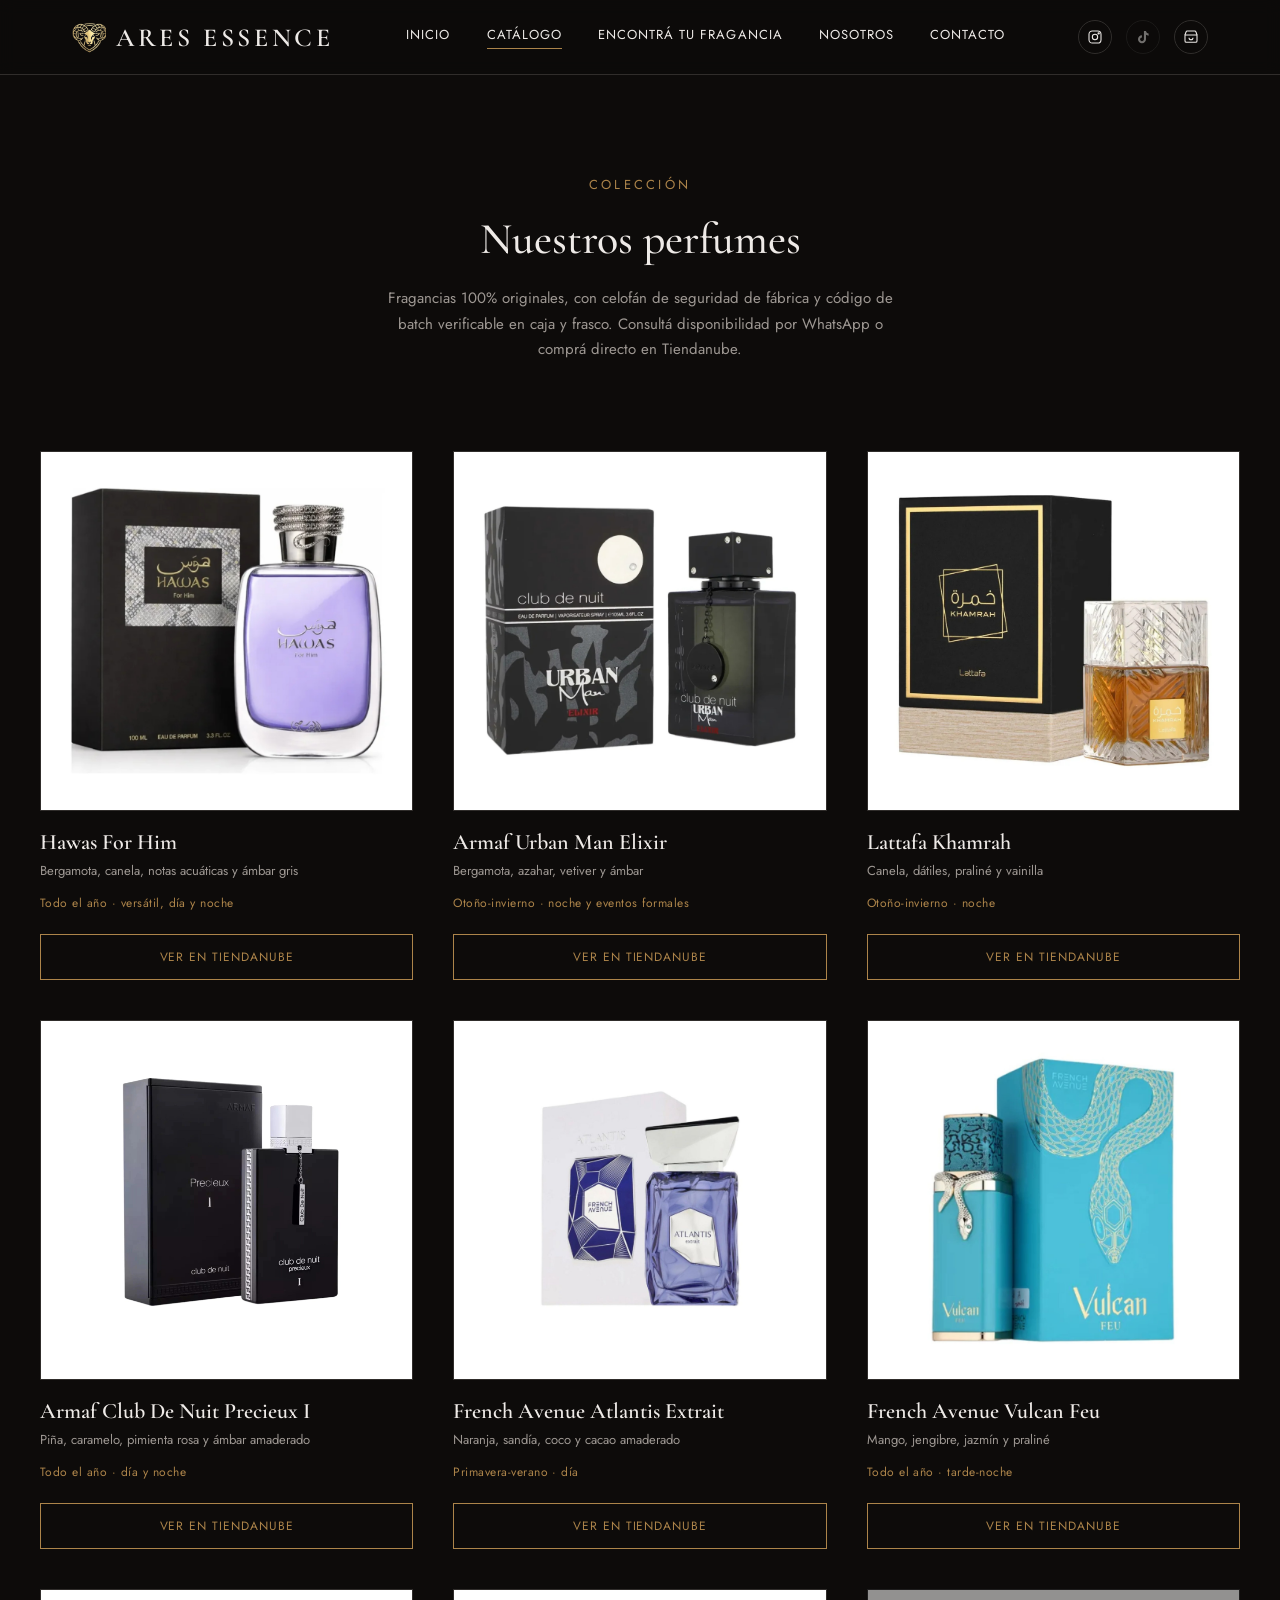
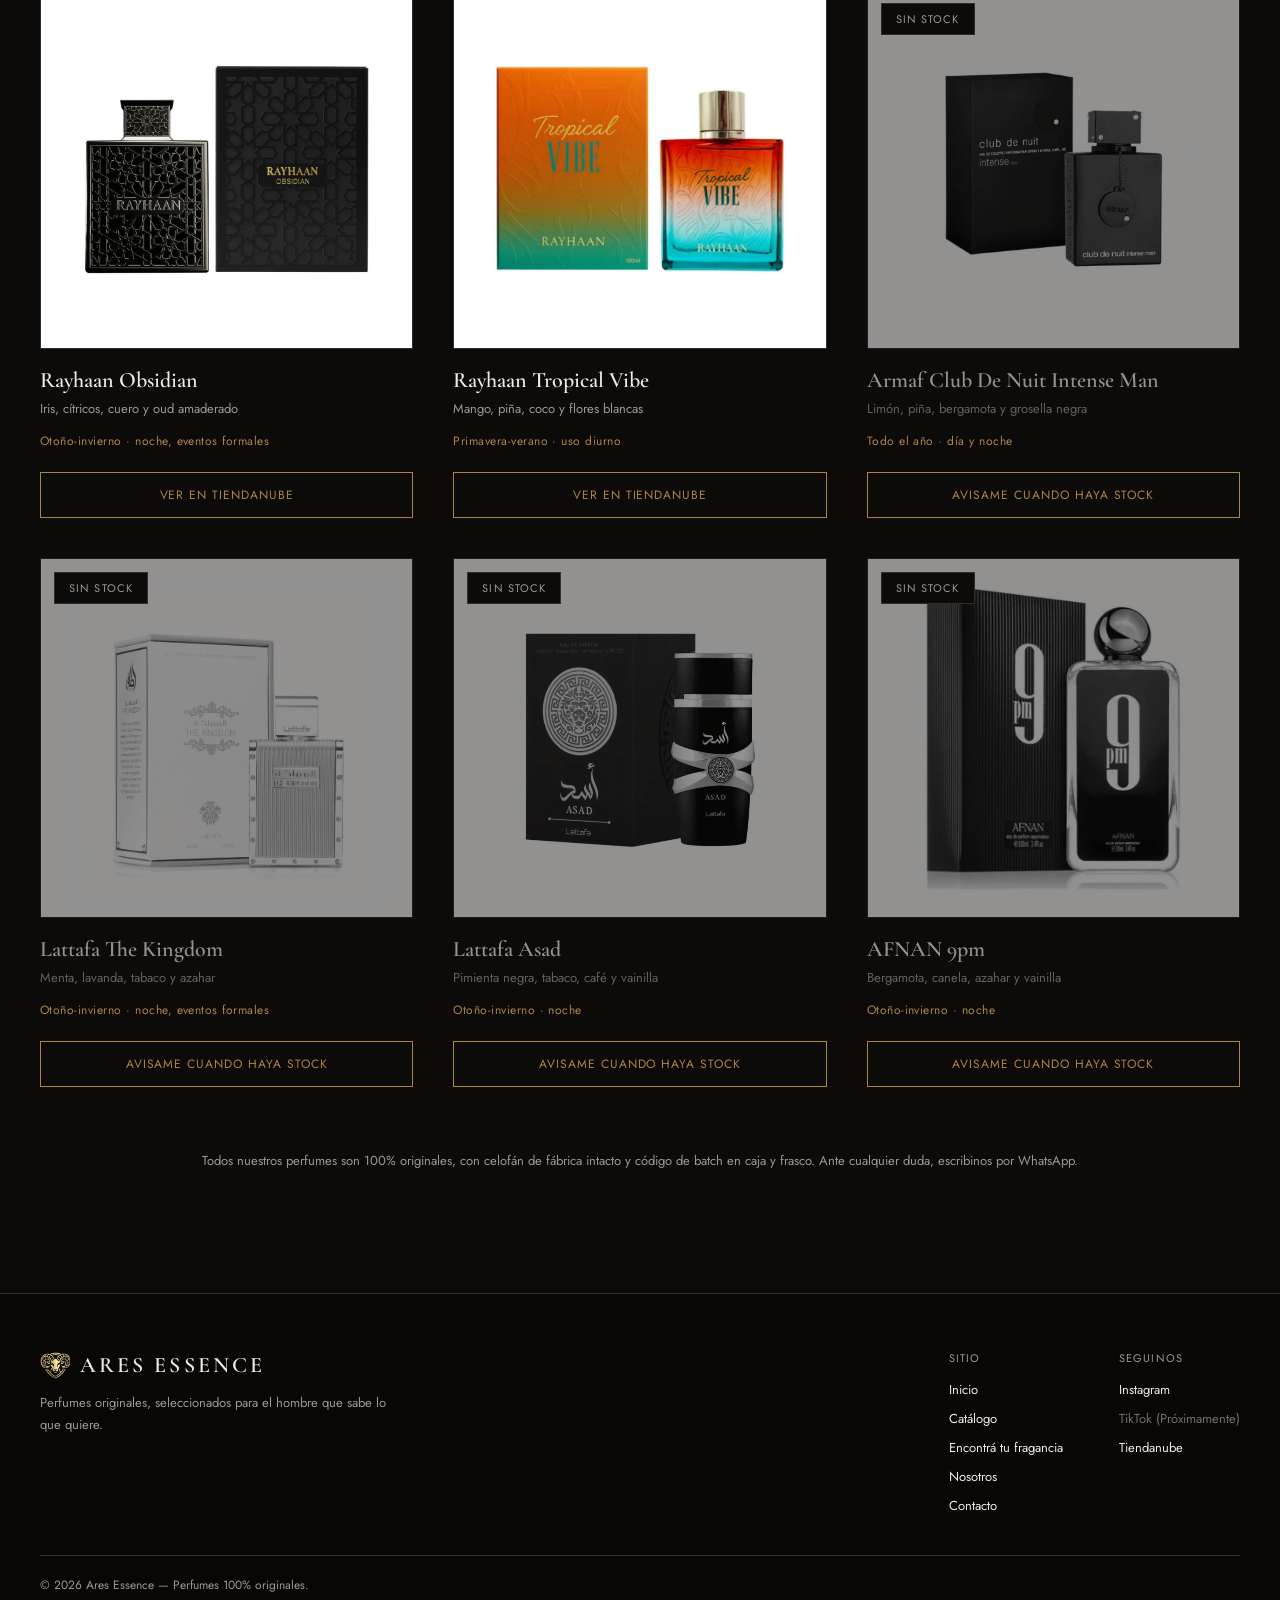
==== commit 3b2d5ed0: "Quitar hipervínculos de TikTok y mostrar "Próximamente" TikTok todavía no está activo. Se reemplazan" ====
--- a/catalogo.html
+++ b/catalogo.html
@@ -30,7 +30,7 @@
       <a href="https://www.instagram.com/_aresessence/" title="Instagram" target="_blank" rel="noopener">
         <svg viewBox="0 0 24 24" fill="none" stroke="currentColor" stroke-width="1.6"><rect x="3" y="3" width="18" height="18" rx="5"/><circle cx="12" cy="12" r="4"/><circle cx="17.5" cy="6.5" r="1"/></svg>
       </a>
-      <a href="#" title="TikTok" target="_blank" rel="noopener">
+      <a title="TikTok (Próximamente)" class="is-disabled">
         <svg viewBox="0 0 24 24" fill="currentColor"><path d="M16.5 3c.3 2.1 1.7 3.6 3.9 3.9v3.1c-1.4 0-2.7-.4-3.9-1.2v6.6c0 3.4-2.5 6-6 6-3.4 0-6-2.6-6-6 0-3.3 2.5-5.9 5.9-6v3.2c-1.6.1-2.8 1.3-2.8 2.8 0 1.6 1.3 2.9 2.9 2.9 1.6 0 2.9-1.3 2.9-2.9V3h3.1z"/></svg>
       </a>
       <a href="https://aresessence.mitiendanube.com/" title="Tiendanube" target="_blank" rel="noopener">
@@ -204,7 +204,7 @@
       <div class="site-footer__col">
         <span>Seguinos</span>
         <a href="https://www.instagram.com/_aresessence/" target="_blank" rel="noopener">Instagram</a>
-        <a href="#" target="_blank" rel="noopener">TikTok</a>
+        <a class="is-disabled">TikTok (Próximamente)</a>
         <a href="https://aresessence.mitiendanube.com/" target="_blank" rel="noopener">Tiendanube</a>
       </div>
     </div>
--- a/css/style.css
+++ b/css/style.css
@@ -30,6 +30,12 @@
   scroll-behavior: smooth;
 }
 
+/* Redes/canales que todavía no están activos (ej. TikTok): visible pero no clickeable. */
+.is-disabled {
+  pointer-events: none;
+  opacity: 0.45;
+}
+
 body {
   margin: 0;
   background: var(--bg);
@@ -295,6 +301,23 @@
   line-height: 1.6;
   font-weight: 400;
   margin: 0;
+}
+
+/* ---------- Videos de marca (Inicio) ---------- */
+
+.video-grid {
+  display: grid;
+  grid-template-columns: repeat(2, 1fr);
+  gap: 32px;
+}
+
+.brand-video {
+  width: 100%;
+  height: 420px;
+  object-fit: cover;
+  border: 1px solid var(--border);
+  background: var(--bg-card);
+  display: block;
 }
 
 /* ---------- Destacados / Catalogo grid ---------- */
@@ -814,6 +837,14 @@
     padding-top: 40px;
   }
 
+  .video-grid {
+    grid-template-columns: 1fr;
+  }
+
+  .brand-video {
+    height: 320px;
+  }
+
   .product-grid,
   .product-grid--catalog {
     grid-template-columns: 1fr;
@@ -1011,16 +1042,10 @@
 .match-card__img {
   width: 100%;
   height: 160px;
-  background: var(--bg);
+  background: #fff;
   border: 1px solid var(--border);
-  display: flex;
-  align-items: center;
-  justify-content: center;
-  text-align: center;
+  object-fit: contain;
   padding: 10px;
-  font-family: var(--font-sans);
-  font-size: 11px;
-  color: var(--text-secondary);
 }
 
 .match-card__rank {
